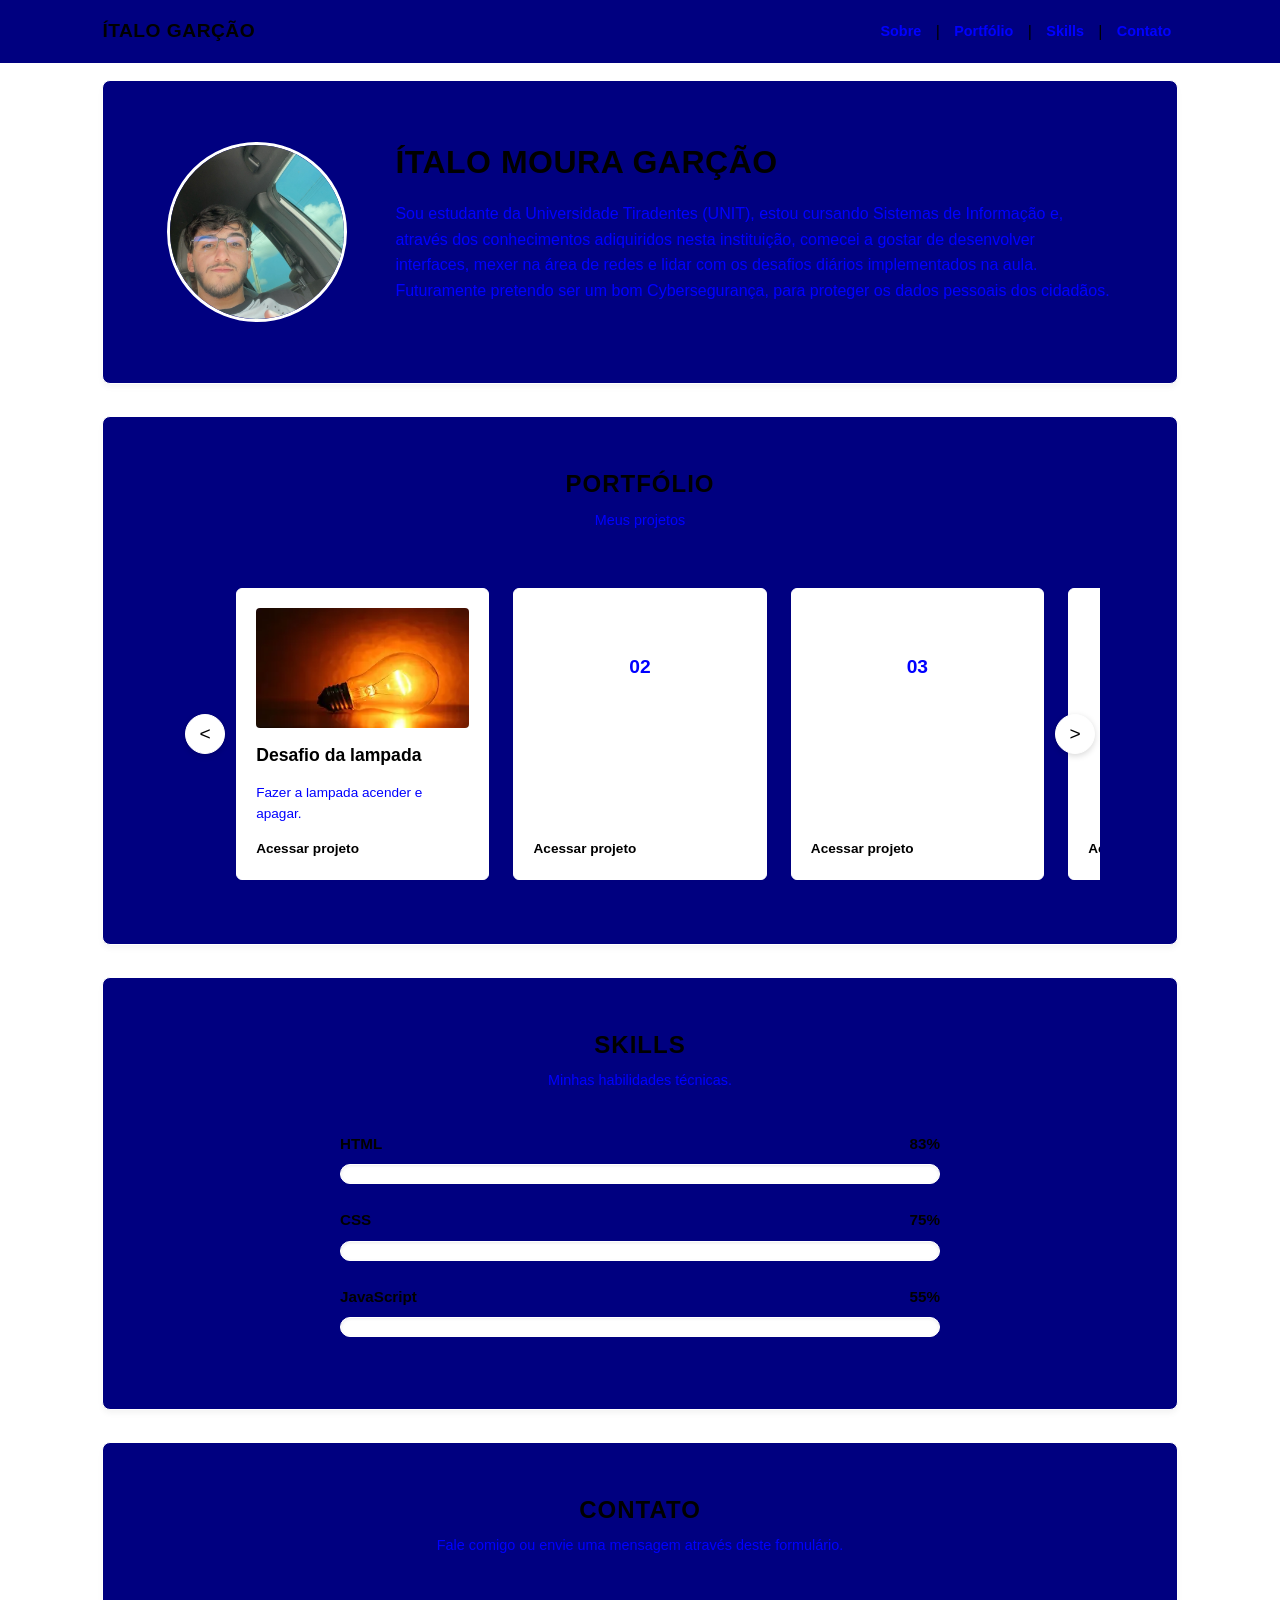
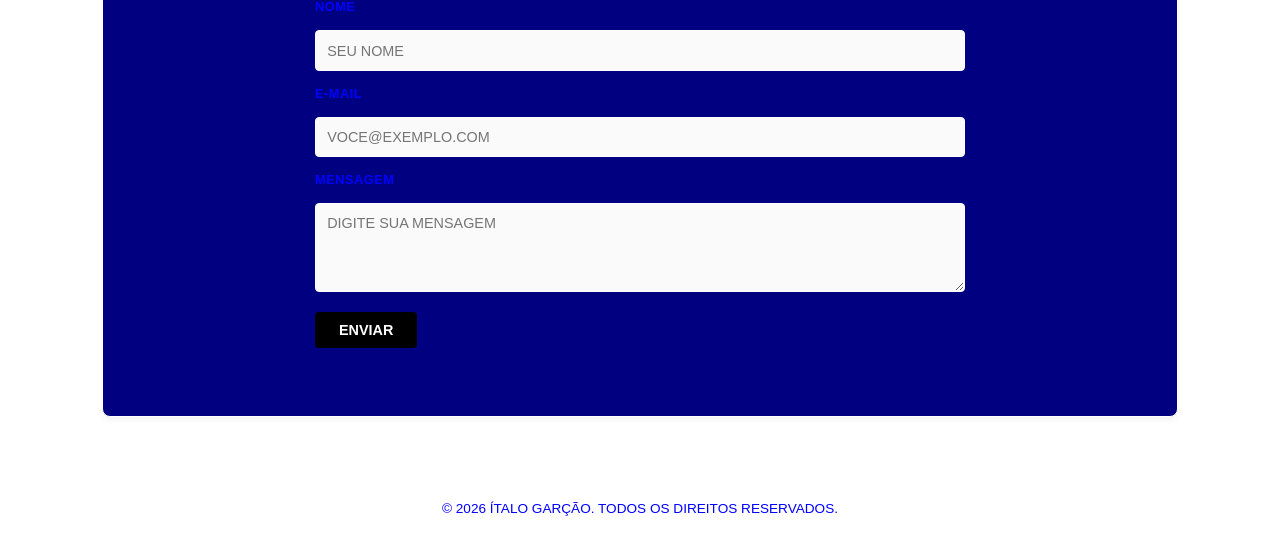
==== index.html @ 410fd4d0 "ínicio da estrturação do portfolio pessoal" ====
<!DOCTYPE html>
<html lang="pt-br">
<head>
    <meta charset="UTF-8">
    <meta name="viewport" content="width=device-width, initial-scale=1.0">
    <title>Portfólio de Ítalo Garção</title>
    <script src="script.js" defer></script>
    <link rel="stylesheet" href="style.css">
</head>
<body>
    <header class="topo">
        <a class="logo" href="#sobre">Ítalo Garção</a>
        <nav>
            <a href="#sobre">Sobre</a>|
            <a href="#portfolio">Portfólio</a>|
            <a href="#skills">Skills</a>|
            <a href="#contato">Contato</a>
        </nav>
    </header>

    <main>
        
        <section id="sobre" class="exibição">
            <img class="foto" src="assets/foto.JPG" alt="minha foto">
            <div class="exibição-texto">
                <h1>Ítalo Moura Garção</h1>
                <p>Sou estudante da Universidade Tiradentes (UNIT), estou cursando Sistemas de Informação e, através dos conhecimentos adiquiridos nesta instituição, comecei a gostar de desenvolver interfaces, mexer na área de redes e lidar com os desafios diários implementados na aula. Futuramente pretendo ser um bom Cybersegurança, para proteger os dados pessoais dos cidadãos.</p>
                
            </div>
        </section>
        
            <section id="portfolio" class="bloco">
            <h2>Portfólio</h2>
            <p>Meus projetos </p>
            
            <div class="carrossel">
            <button id="btn-anterior" class="seta" type="button" aria-label="Projetos anteriores">&lt;</button>
            <div class="trilho" id="trilho-projetos">
            <article class="projeto">
         <img src="assets/lampada_foto.jpg" class="projeto-imagem" alt="Desafio da lampada" >
            <h3>Desafio da lampada</h3>
            <p>Fazer a lampada acender e apagar.</p>
            <a href="projetos/Lampada/index.html" target="_blank">Acessar projeto</a>
            </article>

            <article class="projeto">
                        <div class="projeto-imagem">02</div>
                        <h3></h3>
                        <p></p>
                        <a href=>Acessar projeto</a>
             </article>

            <article class="projeto">
                        <div class="projeto-imagem">03</div>
                        <h3></h3>
                        <p></p>
                        <a href=>Acessar projeto</a>
            </article>

            <article class="projeto">
                        <div class="projeto-imagem">04</div>
                        <h3></h3>
                        <p></p>
                        <a >Acessar projeto</a>
            </article>

            <article class="projeto">
                        <div class="projeto-imagem">05</div>
                        <h3></h3>
                        <p>.</p>
                        <a >Acessar projeto</a>
             </article>
            </div>

                <button id="btn-proximo" class="seta" type="button" aria-label="Próximos projetos">&gt;</button>
            </div>
        </section>

        
        <section id="skills" class="bloco">
            <h2>Skills</h2>
            <p>Minhas habilidades técnicas.</p>
             <div class="skill">
             <div class="skill-cabecalho">
                    <span>HTML</span><span>83%</span>
                </div>
                <div class="barra">
                    <div class="nivel" data-nivel="90"></div>
                </div>
            </div>

            <div class="skill">
                <div class="skill-cabecalho">
                    <span>CSS</span><span>75%</span>
                </div>
                <div class="barra">
                    <div class="nivel" data-nivel="75"></div>
                </div>
            </div>

            <div class="skill">
                <div class="skill-cabecalho">
                    <span>JavaScript</span><span>55%</span>
                </div>
                <div class="barra">
                    <div class="nivel" data-nivel="55"></div>
                </div>
            </div>
        </section>

        <section id="contato" class="bloco">
            <h2>CONTATO</h2>
            <p>Fale comigo ou envie uma mensagem através deste formulário.</p>
             

                <form id="form-contato" class="formulario" novalidate>
                    <label for="nome">NOME</label>
                    <input id="nome" type="text" placeholder="SEU NOME" required>

                    <label for="email">E-MAIL</label>
                    <input id="email" type="email" placeholder="VOCE@EXEMPLO.COM" required>

                    <label for="mensagem">MENSAGEM</label>
                    <textarea id="mensagem" rows="4" placeholder="DIGITE SUA MENSAGEM" required></textarea>

                    <button class="botao" type="submit">ENVIAR</button>
                    <p id="retorno-formulario" role="status" aria-live="polite"></p>
            </form>
        </section>
    </main>

    <footer>
        <p>&copy; 2026 ÍTALO GARÇÃO. TODOS OS DIREITOS RESERVADOS.</p>
    </footer>
</body>
</html>
---- style.css ----
:root {
    --bg-main:white;
    --card-bg: navy;
    --text-main: black; 
    --text-muted: blue;
    --border-color: white;
    --primary: black;
    --primary-hover: white;
    --shadow: 0 4px 6px -1px rgba(0, 0, 0, 0.05); 
}

* {
    margin: 0;
    padding: 0;
    box-sizing: border-box;
}

html {
    scroll-behavior: smooth;
    font-family: 'Segoe UI', Tahoma, Geneva, Verdana, sans-serif;
}

body {
    background-color: var(--bg-main);
    color: var(--text-main);
    line-height: 1.6;
}

.topo {
    position: fixed;
    top: 0;
    left: 0;
    width: 100%;
    display: flex;
    justify-content: space-between;
    align-items: center;
    padding: 1rem 8%;
    background-color: navy;
    border-bottom: 1px solid var(--border-color);
    z-index: 1000;
}

.logo {
    font-size: 1.2rem;
    font-weight: 700;
    color: var(--text-main);
    text-decoration: none;
    text-transform: uppercase;
    letter-spacing: 0.5px;
}

.logo:hover {
    color: var(--primary);
}

nav {
    display: flex;
    align-items: center;
    gap: 0.5rem;
}

nav a {
    color: var(--text-muted);
    text-decoration: none;
    font-size: 0.9rem;
    font-weight: 600;
    transition: color 0.2s ease;
    padding: 0 0.4rem;
}

nav a:hover {
    color: var(--primary);
}

main {
    margin-top: 80px;
    padding: 0 8%;
}

.exibição {
    display: flex;
    align-items: center;
    justify-content: flex-start;
    gap: 3rem;
    padding: 3.5rem 4rem;
    background-color: var(--card-bg);
    margin-top: 1.5rem;
    margin-bottom: 2rem;
    border-radius: 8px;
    border: 1px solid var(--border-color);
    box-shadow: var(--shadow);
}

.foto {
    width: 180px;
    height: 180px;
    min-width: 180px; 
    border-radius: 50%;
    object-fit: cover;
    border: 3px solid var(--border-color);
    background-color: white;
}

.exibição-texto {
    flex: 1;
}

.exibição-texto h1 {
    font-size: 2rem;
    color: var(--text-main);
    margin-bottom: 0.8rem;
    text-transform: uppercase;
    letter-spacing: 0.5px;
}

.exibição-texto p {
    font-size: 1rem;
    color: var(--text-muted);
    margin-bottom: 1.5rem;
}


.botao {
    display: inline-block;
    padding: 0.6rem 1.5rem;
    background-color: var(--primary);
    color: #ffffff;
    text-decoration: none;
    border-radius: 4px;
    font-weight: 600;
    font-size: 0.9rem;
    border: none;
    cursor: pointer;
    transition: background-color 0.2s ease;
}

.botao:hover {
    background-color: var(--primary-hover);
}


.bloco {
    background-color: var(--card-bg);
    padding: 3rem 4rem;
    margin-bottom: 2rem;
    border-radius: 8px;
    border: 1px solid var(--border-color);
    box-shadow: var(--shadow);
}

.bloco h2 {
    font-size: 1.5rem;
    text-align: center;
    color: var(--text-main);
    margin-bottom: 0.3rem;
    text-transform: uppercase;
    letter-spacing: 1px;
}

.bloco > p {
    text-align: center;
    color: var(--text-muted);
    margin-bottom: 2.5rem;
    font-size: 0.9rem;
}


.carrossel {
    position: relative;
    display: flex;
    align-items: center;
    max-width: 920px;
    margin: 0 auto;
    overflow: hidden;
    padding: 1rem 3.5rem; /* Espaço nas laterais para abrigar as setas */
}

.trilho {
    display: flex;
    gap: 1.5rem;
    transition: transform 0.4s ease-in-out;
    width: 100%;
}

.projeto {
    min-width: calc(33.333% - 1rem); /* 3 cartões visíveis no desktop */
    background-color: white;
    border: 1px solid var(--border-color);
    border-radius: 6px;
    padding: 1.2rem;
    display: flex;
    flex-direction: column;
    gap: 0.8rem;
    box-shadow: 0 2px 4px rgba(0, 0, 0, 0.02);
}

.projeto-imagem {
    height: 120px;
    background-color: white;
    border-radius: 4px;
    display: flex;
    align-items: center;
    justify-content: center;
    font-size: 1.2rem;
    font-weight: bold;
    color: var(--text-muted);
}

.projeto h3 {
    font-size: 1.1rem;
    color: var(--text-main);
}

.projeto p {
    color: var(--text-muted);
    font-size: 0.85rem;
    flex-grow: 1;
}

.projeto a {
    color: var(--primary);
    text-decoration: none;
    font-size: 0.85rem;
    font-weight: 600;
}

.projeto a:hover {
    text-decoration: underline;
}


.seta {
    position: absolute;
    top: 50%;
    transform: translateY(-50%);
    background-color: white;
    color: var(--text-main);
    border: 1px solid var(--border-color);
    font-size: 1.2rem;
    width: 40px;
    height: 40px;
    border-radius: 50%;
    cursor: pointer;
    z-index: 20;
    display: flex;
    align-items: center;
    justify-content: center;
    box-shadow: 0 2px 6px rgba(0, 0, 0, 0.15);
    transition: all 0.2s ease;
}

.seta:hover {
    background-color: var(--primary);
    color: white;
    border-color: var(--primary);
}

#btn-anterior {
    left: 5px;
}

#btn-proximo {
    right: 5px;
}


.skill {
    max-width: 600px;
    margin: 0 auto 1.5rem auto;
}

.skill-cabecalho {
    display: flex;
    justify-content: space-between;
    margin-bottom: 0.5rem;
    font-weight: 600;
    font-size: 0.95rem;
    color: var(--text-main);
}


.barra {
    width: 100%;
    height: 20px;
    background-color: white;
    border-radius: 10px;
    overflow: hidden;
    border: 1px solid var(--border-color);
    box-shadow: inset 0 1px 3px rgba(0, 0, 0, 0.08);
}


.nivel {
    height: 100%;
    background-color: var(--primary);
    width: 0%;
    border-radius: 10px 0 0 10px;
    transition: width 1.2s ease-in-out;
}


.formulario {
    max-width: 650px;
    margin: 0 auto;
    display: flex;
    flex-direction: column;
    gap: 0.8rem;
}

.formulario label {
    font-size: 0.8rem;
    font-weight: 700;
    color: var(--text-muted);
    letter-spacing: 0.5px;
}

.formulario input,
.formulario textarea {
    width: 100%;
    padding: 0.7rem;
    background-color: #fafafa;
    border: 1px solid var(--border-color);
    border-radius: 4px;
    color: var(--text-main);
    font-family: inherit;
    font-size: 0.9rem;
}

.formulario input:focus,
.formulario textarea:focus {
    outline: none;
    border-color: var(--primary);
}

.formulario .botao {
    align-self: flex-start;
    margin-top: 0.5rem;
}

#retorno-formulario {
    font-size: 0.85rem;
    margin-top: 0.5rem;
    text-align: center;
}

#retorno-formulario.sucesso {
    color: green;
}

#retorno-formulario.erro {
    color: red;
}


footer {
    text-align: center;
    padding: 2rem;
    color: var(--text-muted);
    font-size: 0.85rem;
    border-top: 1px solid var(--border-color);
    background-color: white;
    margin-top: 3rem;
}


@media (max-width: 768px) {
    .exibição {
        flex-direction: column;
        text-align: center;
        padding: 2rem 1rem;
    }
    
    .bloco {
        padding: 2rem 1rem;
    }
    
    .topo {
        padding: 1rem 4%;
    }
    
    nav {
        gap: 0.4rem;
    }
    
    .projeto {
        min-width: 100%;
    }
}
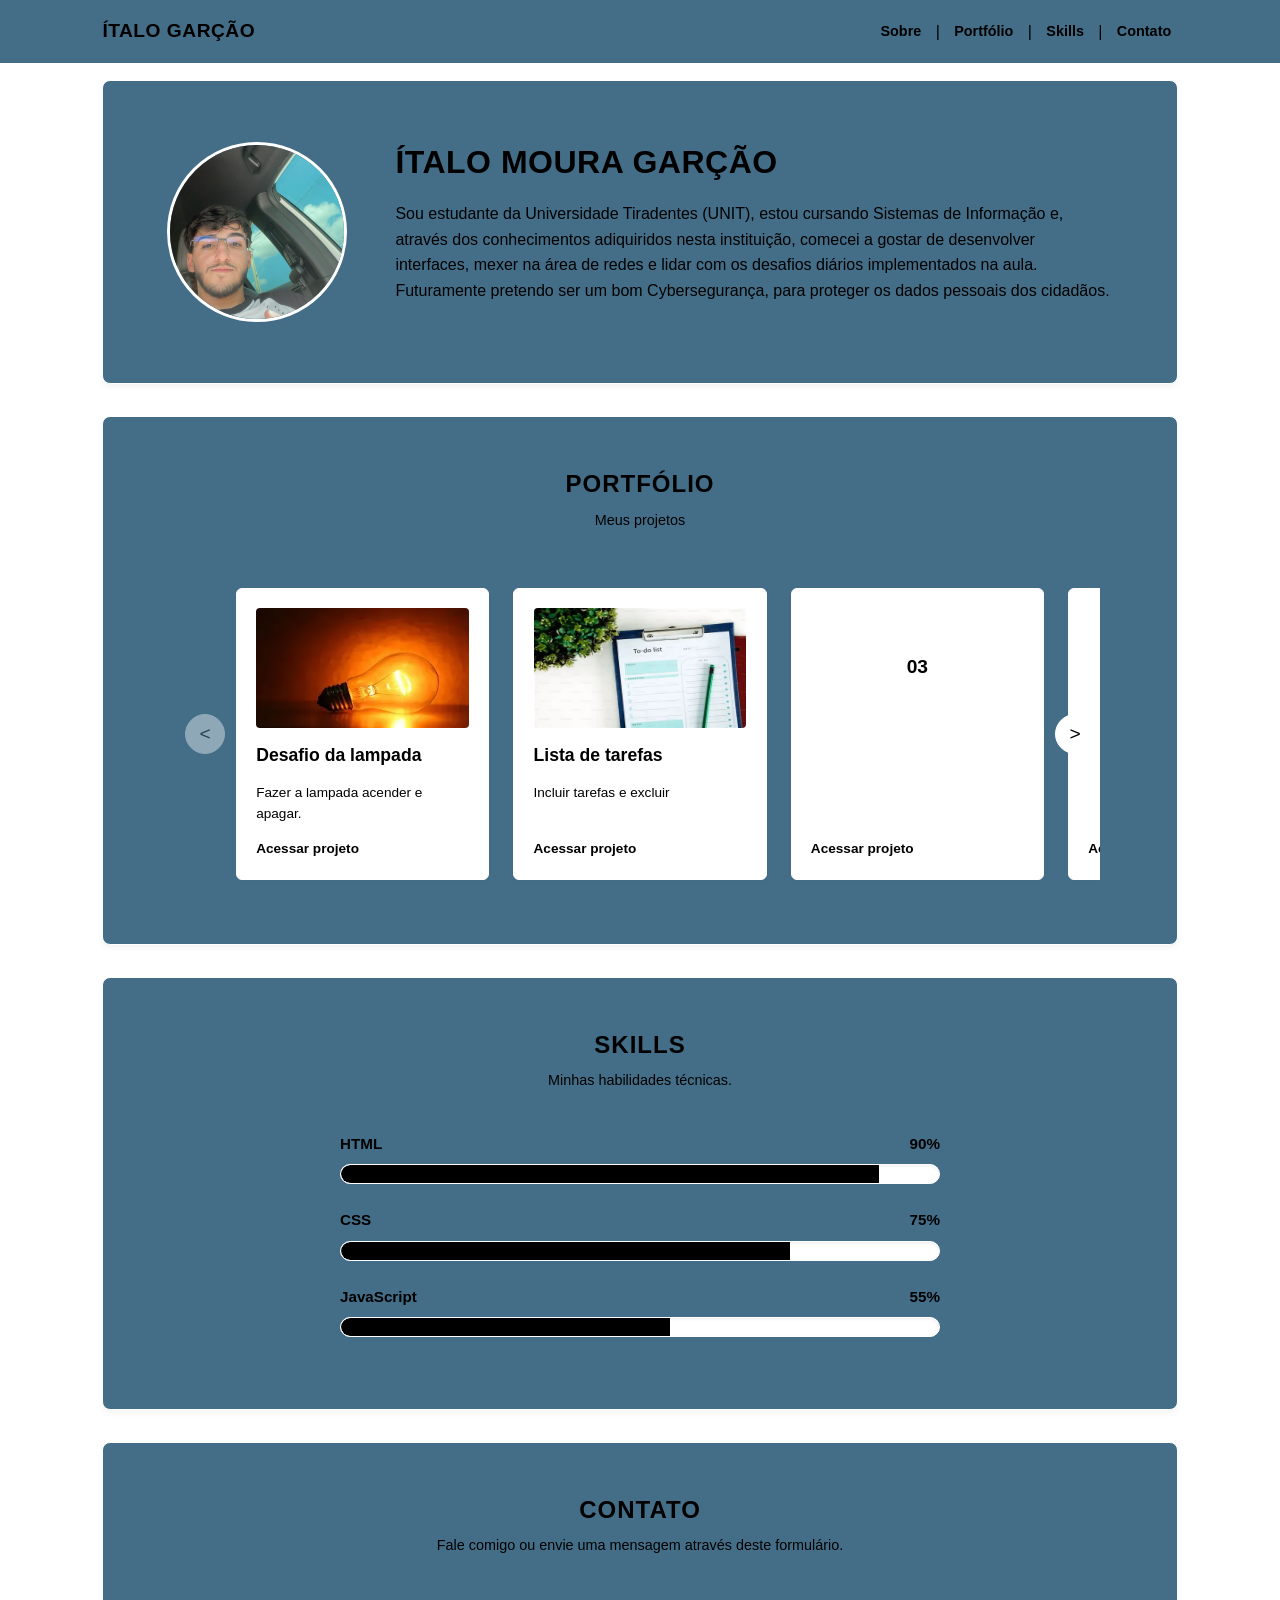
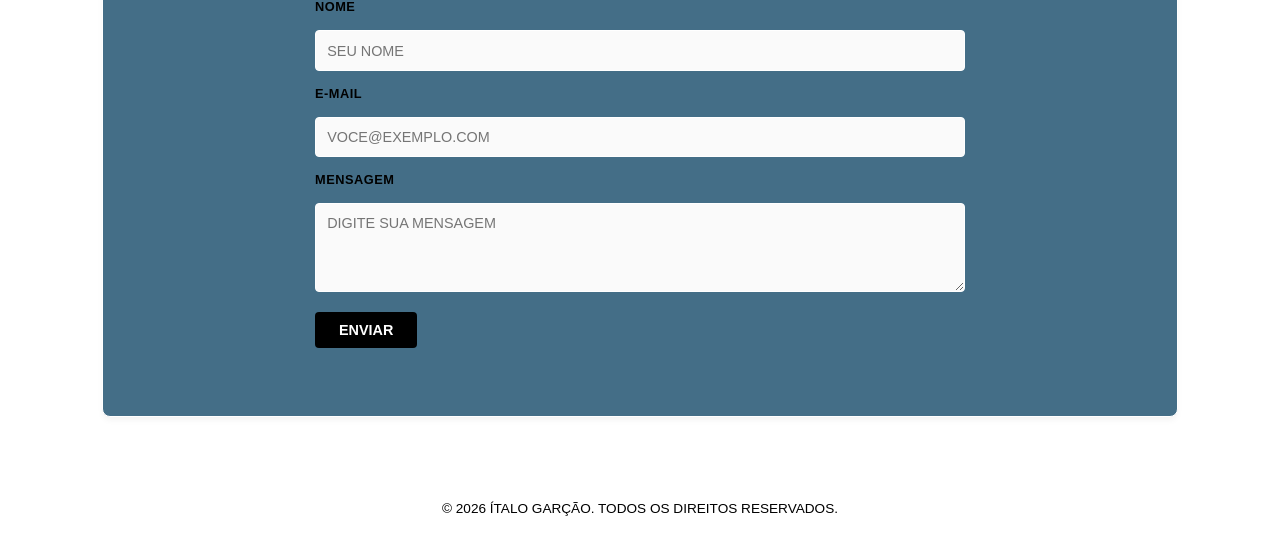
==== commit 5f684cbf: "mudança no projeto" ====
--- a/index.html
+++ b/index.html
@@ -44,10 +44,10 @@
             </article>
 
             <article class="projeto">
-                        <div class="projeto-imagem">02</div>
-                        <h3></h3>
-                        <p></p>
-                        <a href=>Acessar projeto</a>
+                        <img src="assets/foto2.0.JPG" class="projeto-imagem" alt="Lista de tarefas" >
+                        <h3>Lista de tarefas</h3>
+                        <p>Incluir tarefas e excluir</p>
+                        <a href="projetos/atividade_lista_tarefas/index.html" target="_blank">Acessar projeto</a>
              </article>
 
             <article class="projeto">
@@ -64,12 +64,7 @@
                         <a >Acessar projeto</a>
             </article>
 
-            <article class="projeto">
-                        <div class="projeto-imagem">05</div>
-                        <h3></h3>
-                        <p>.</p>
-                        <a >Acessar projeto</a>
-             </article>
+
             </div>
 
                 <button id="btn-proximo" class="seta" type="button" aria-label="Próximos projetos">&gt;</button>
--- a/style.css
+++ b/style.css
@@ -1,9 +1,9 @@
 
 :root {
     --bg-main:white;
-    --card-bg: navy;
-    --text-main: black; 
-    --text-muted: blue;
+    --card-bg:#446e87;
+    --text-main: black;
+    --text-muted: black;
     --border-color: white;
     --primary: black;
     --primary-hover: white;
@@ -36,7 +36,7 @@
     justify-content: space-between;
     align-items: center;
     padding: 1rem 8%;
-    background-color: navy;
+    background-color:#446e87;
     border-bottom: 1px solid var(--border-color);
     z-index: 1000;
 }
@@ -173,7 +173,7 @@
     max-width: 920px;
     margin: 0 auto;
     overflow: hidden;
-    padding: 1rem 3.5rem; /* Espaço nas laterais para abrigar as setas */
+    padding: 1rem 3.5rem; 
 }
 
 .trilho {
@@ -184,7 +184,7 @@
 }
 
 .projeto {
-    min-width: calc(33.333% - 1rem); /* 3 cartões visíveis no desktop */
+    min-width: calc(33.333% - 1rem); 
     background-color: white;
     border: 1px solid var(--border-color);
     border-radius: 6px;
@@ -246,7 +246,7 @@
     display: flex;
     align-items: center;
     justify-content: center;
-    box-shadow: 0 2px 6px rgba(0, 0, 0, 0.15);
+    box-shadow: 0 2px 6px rgba(0, 0, 0, 0);
     transition: all 0.2s ease;
 }
 
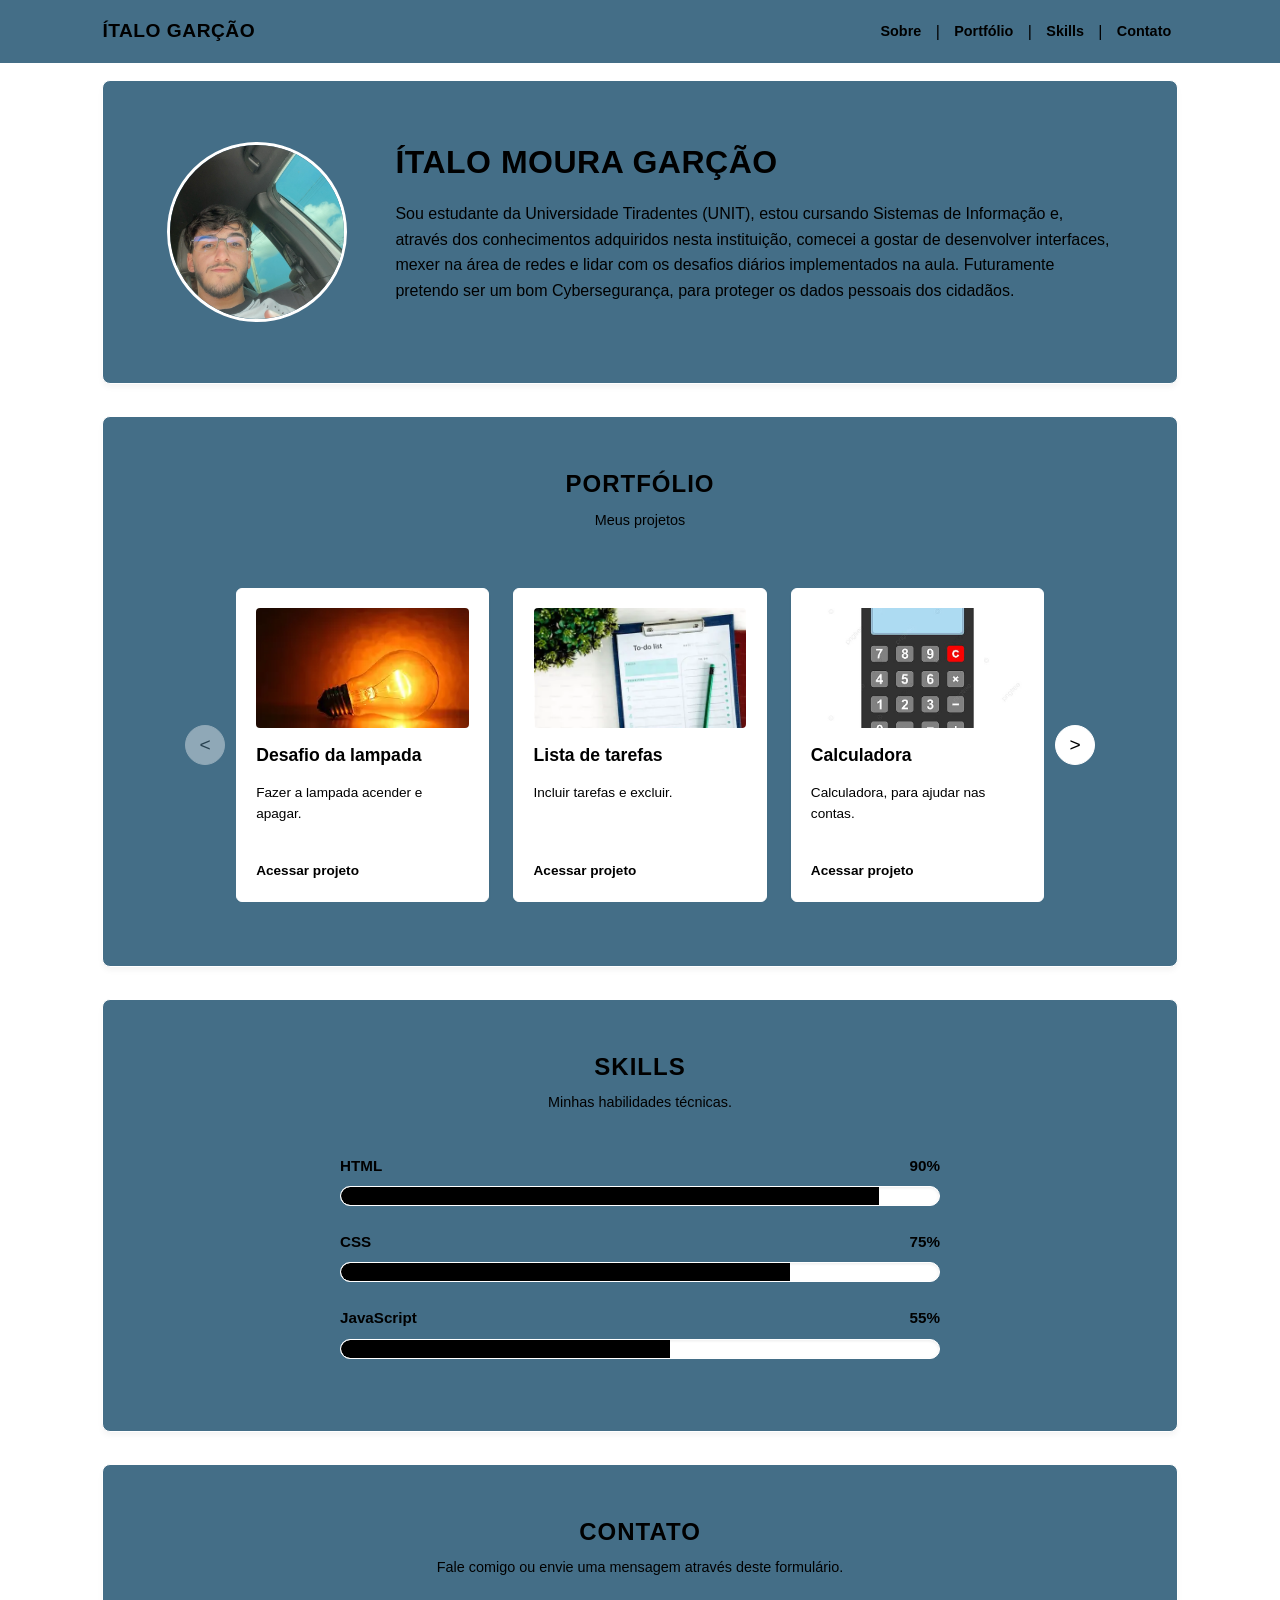
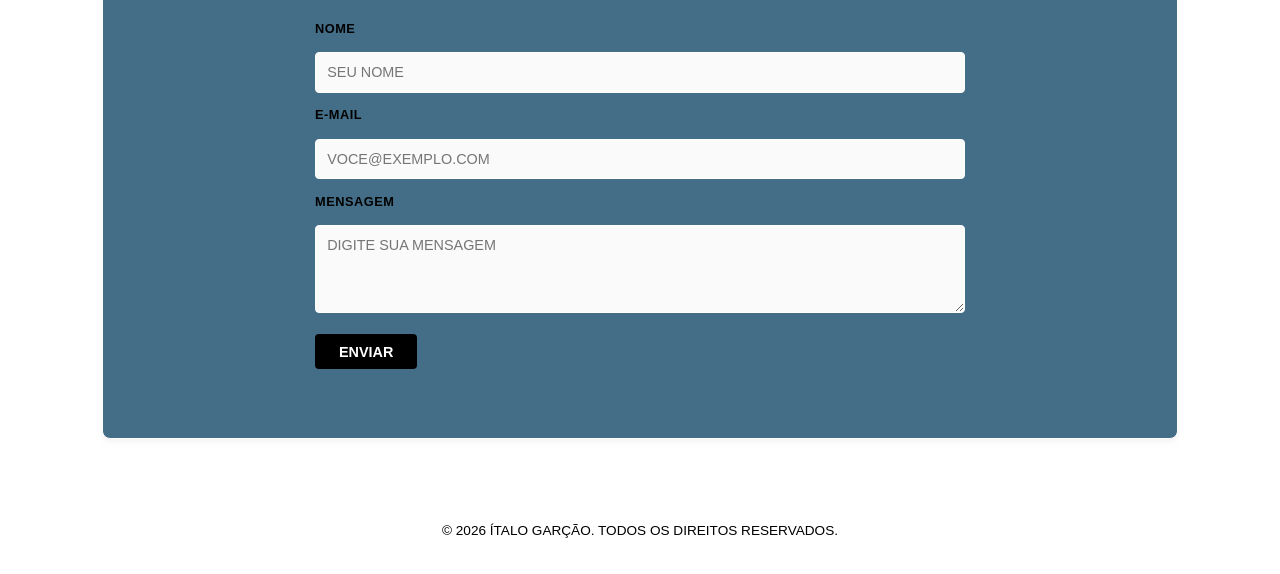
==== commit ead29d40: "Ultimos ajustes" ====
--- a/index.html
+++ b/index.html
@@ -24,7 +24,7 @@
             <img class="foto" src="assets/foto.JPG" alt="minha foto">
             <div class="exibição-texto">
                 <h1>Ítalo Moura Garção</h1>
-                <p>Sou estudante da Universidade Tiradentes (UNIT), estou cursando Sistemas de Informação e, através dos conhecimentos adiquiridos nesta instituição, comecei a gostar de desenvolver interfaces, mexer na área de redes e lidar com os desafios diários implementados na aula. Futuramente pretendo ser um bom Cybersegurança, para proteger os dados pessoais dos cidadãos.</p>
+                <p>Sou estudante da Universidade Tiradentes (UNIT), estou cursando Sistemas de Informação e, através dos conhecimentos adquiridos nesta instituição, comecei a gostar de desenvolver interfaces, mexer na área de redes e lidar com os desafios diários implementados na aula. Futuramente pretendo ser um bom Cybersegurança, para proteger os dados pessoais dos cidadãos.</p>
                 
             </div>
         </section>
@@ -34,6 +34,7 @@
             <p>Meus projetos </p>
             
             <div class="carrossel">
+            <div class="janela">
             <button id="btn-anterior" class="seta" type="button" aria-label="Projetos anteriores">&lt;</button>
             <div class="trilho" id="trilho-projetos">
             <article class="projeto">
@@ -46,25 +47,24 @@
             <article class="projeto">
                         <img src="assets/foto2.0.JPG" class="projeto-imagem" alt="Lista de tarefas" >
                         <h3>Lista de tarefas</h3>
-                        <p>Incluir tarefas e excluir</p>
+                        <p>Incluir tarefas e excluir.</p>
                         <a href="projetos/atividade_lista_tarefas/index.html" target="_blank">Acessar projeto</a>
              </article>
 
             <article class="projeto">
-                        <div class="projeto-imagem">03</div>
-                        <h3></h3>
-                        <p></p>
-                        <a href=>Acessar projeto</a>
+                        <img src="assets/calculadora.jpg" class="projeto-imagem" alt="Calculadora" >
+                        <h3>Calculadora</h3>
+                        <p>Calculadora, para ajudar nas contas.</p>
+                        <a href="projetos/CALCULADORA/Atividade 3/index.html">Acessar projeto</a>
             </article>
-
-            <article class="projeto">
-                        <div class="projeto-imagem">04</div>
-                        <h3></h3>
-                        <p></p>
-                        <a >Acessar projeto</a>
+           <article class="projeto">
+                        <img src="assets/FOTO3.0.JPG" class="projeto-imagem" alt="Gerador de cores" >
+                        <h3>Gerador de cores</h3>
+                        <p>Gera cores e mostra o código hexadecimal,para facilitar a escolha de cores em projetos.</p>
+                        <a href="projetos/GERADOR DE CORES/index.html">Acessar projeto</a>
             </article>
-
-
+           
+            </div>
             </div>
 
                 <button id="btn-proximo" class="seta" type="button" aria-label="Próximos projetos">&gt;</button>
@@ -77,7 +77,7 @@
             <p>Minhas habilidades técnicas.</p>
              <div class="skill">
              <div class="skill-cabecalho">
-                    <span>HTML</span><span>83%</span>
+                    <span>HTML</span><span>90%</span>
                 </div>
                 <div class="barra">
                     <div class="nivel" data-nivel="90"></div>
--- a/style.css
+++ b/style.css
@@ -39,8 +39,11 @@
     background-color:#446e87;
     border-bottom: 1px solid var(--border-color);
     z-index: 1000;
-}
-
+    
+}
+html {
+  scroll-padding-top: 80px;
+}
 .logo {
     font-size: 1.2rem;
     font-weight: 700;
@@ -51,7 +54,7 @@
 }
 
 .logo:hover {
-    color: var(--primary);
+    color: white;
 }
 
 nav {
@@ -136,8 +139,9 @@
 }
 
 .botao:hover {
-    background-color: var(--primary-hover);
-}
+    background-color:#333;
+}
+
 
 
 .bloco {
@@ -168,12 +172,13 @@
 
 .carrossel {
     position: relative;
-    display: flex;
-    align-items: center;
     max-width: 920px;
     margin: 0 auto;
+    padding: 1rem 3.5rem;
+}
+
+.janela {
     overflow: hidden;
-    padding: 1rem 3.5rem; 
 }
 
 .trilho {
@@ -205,6 +210,9 @@
     font-size: 1.2rem;
     font-weight: bold;
     color: var(--text-muted);
+    width: 100%;
+    object-fit: cover;
+
 }
 
 .projeto h3 {
@@ -345,7 +353,7 @@
 }
 
 #retorno-formulario.sucesso {
-    color: green;
+    color: White;
 }
 
 #retorno-formulario.erro {
@@ -386,4 +394,13 @@
     .projeto {
         min-width: 100%;
     }
+}
+@media (max-width: 768px) {
+    .topo { flex-wrap: wrap; justify-content: center; gap: 0.3rem; padding: 0.6rem 4%; }
+    .logo { font-size: 1rem; }
+    nav a { font-size: 0.8rem; padding: 0 0.2rem; }
+    main { margin-top: 110px; }
+    html { scroll-padding-top: 120px; }
+    .carrossel { padding: 1rem 2.8rem; }
+    .seta { width: 34px; height: 34px; }
 }
